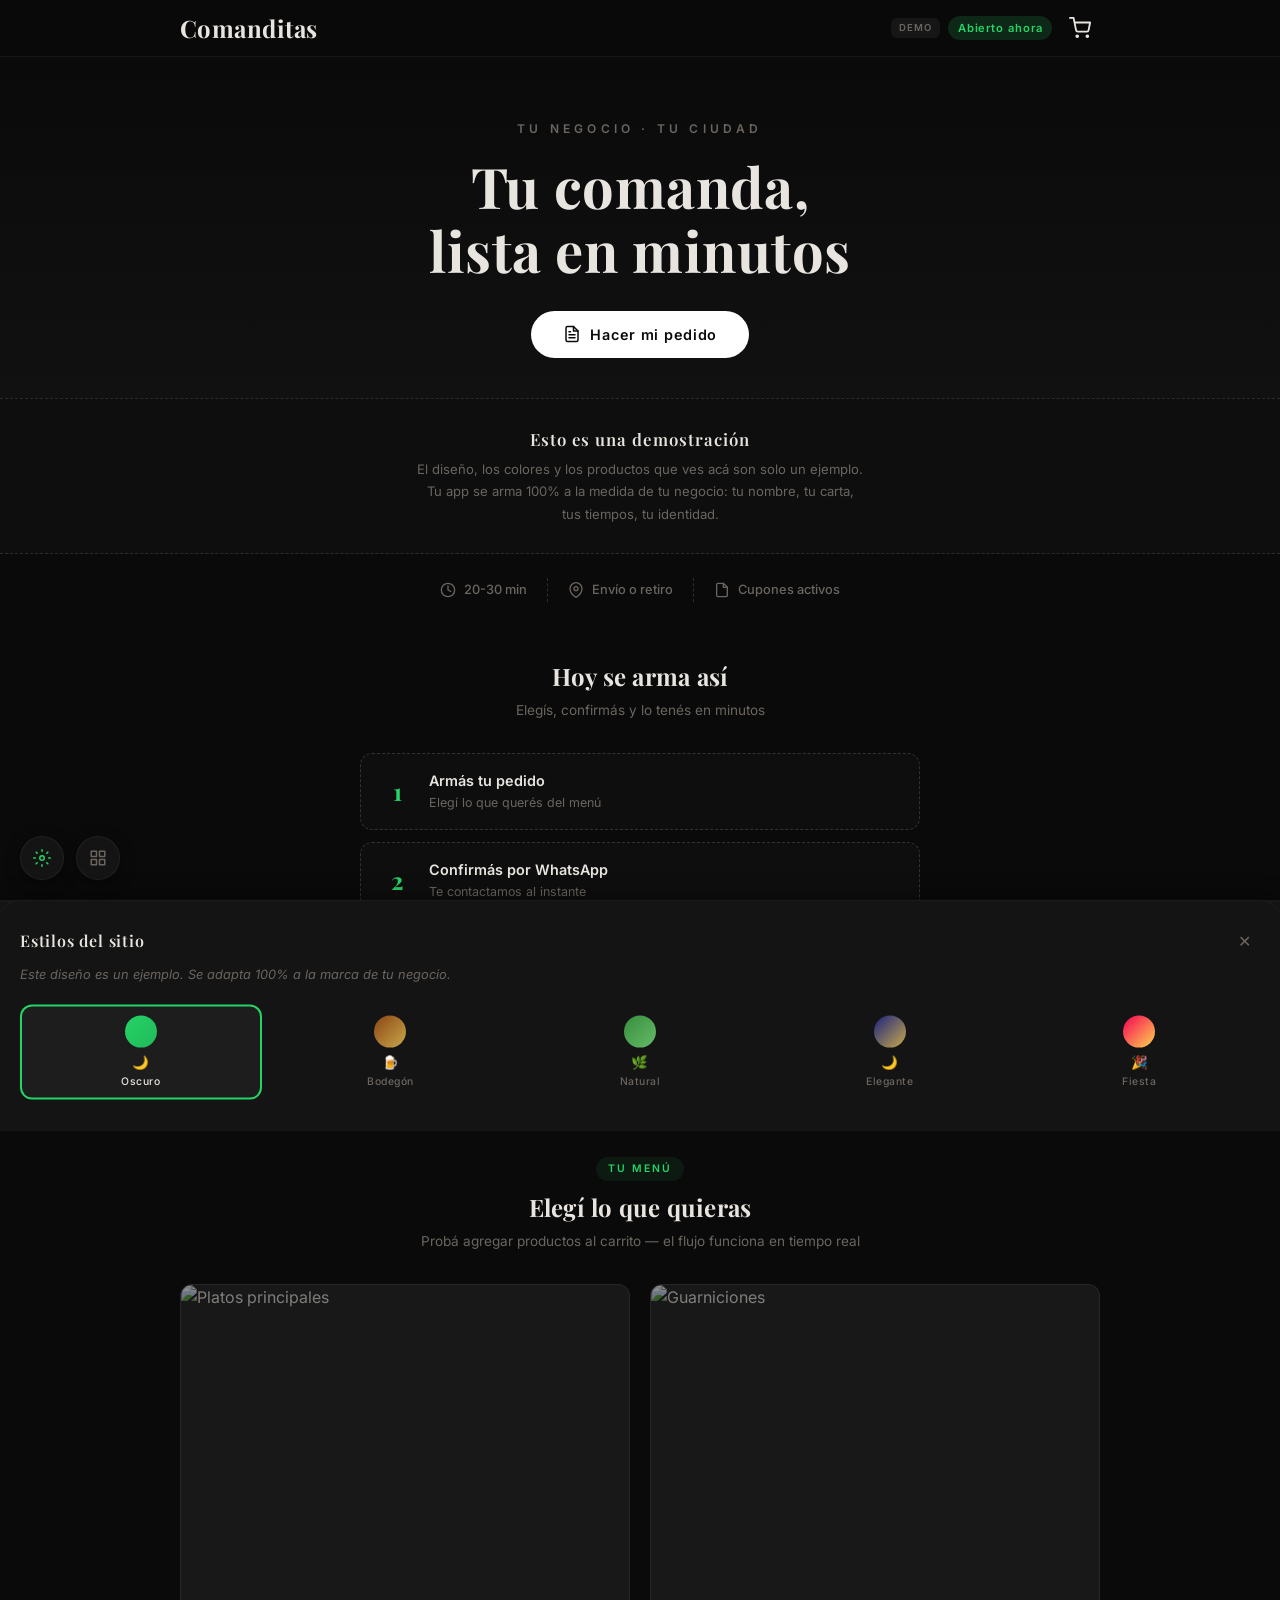
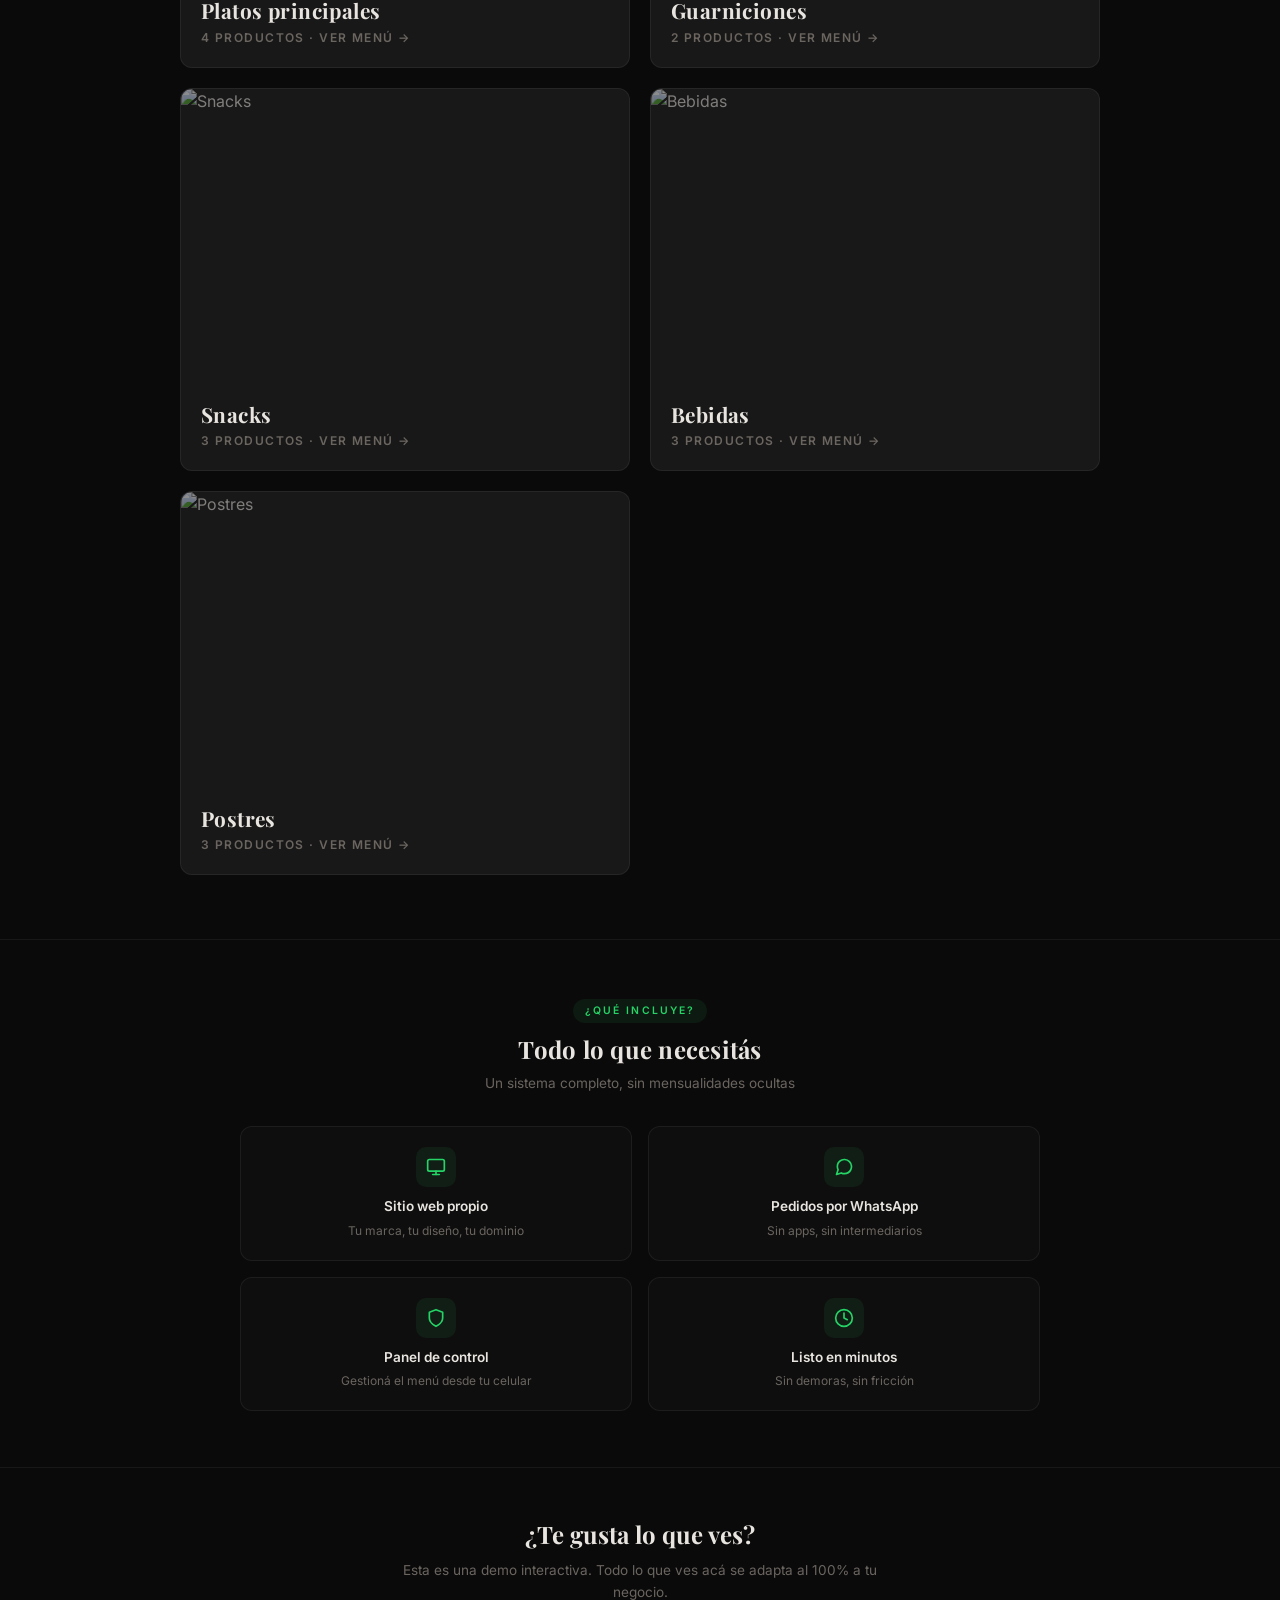
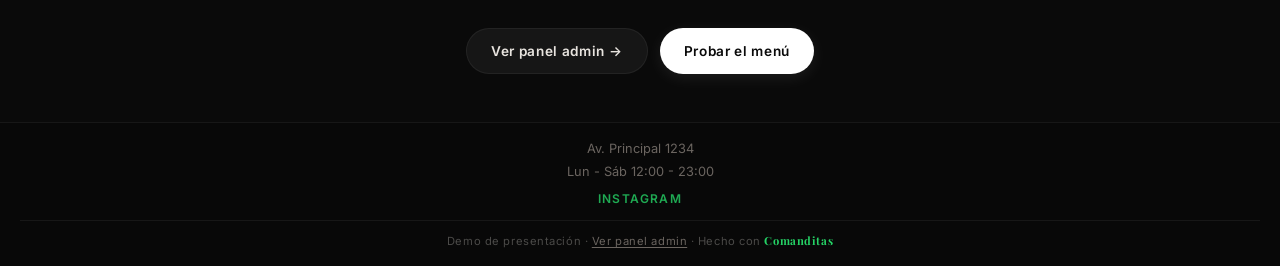
==== index.html @ 1251a118 "primer commit" ====
<!DOCTYPE html>
<html lang="es">
<head>
  <meta charset="UTF-8" />
  <meta name="viewport" content="width=device-width, initial-scale=1.0" />
  <title>Comanditas — Demo</title>
  <meta name="description" content="Comanditas — Tu comanda, lista en minutos. Pedí online y recibilo en tu casa." />
  <meta name="robots" content="noindex, nofollow" />
  <meta name="theme-color" content="#0A0A0A" />
  <link rel="icon" type="image/svg+xml" href="favicon.svg" />
  <link rel="preconnect" href="https://fonts.googleapis.com" />
  <link rel="preconnect" href="https://fonts.gstatic.com" crossorigin />
  <link href="https://fonts.googleapis.com/css2?family=Playfair+Display:wght@400;500;600;700&family=Inter:wght@300;400;500;600&display=swap" rel="stylesheet" />
  <link rel="stylesheet" href="index.css?v=5" />
</head>
<body>

  <header class="header" role="banner">
    <div class="header__inner">
      <a href="index.html" class="header__logo">Comanditas</a>
      <div class="header__right">
        <span class="demo-tag">Demo</span>
        <span class="hours-pill" id="hoursPill"></span>
        <button class="cart-btn" onclick="toggleDrawer()" aria-label="Abrir carrito">
          <svg viewBox="0 0 24 24" fill="none" stroke="currentColor" stroke-width="2" stroke-linecap="round" stroke-linejoin="round"><circle cx="9" cy="21" r="1"/><circle cx="20" cy="21" r="1"/><path d="M1 1h4l2.68 13.39a2 2 0 002 1.61h9.72a2 2 0 002-1.61L23 6H6"/></svg>
          <span class="cart-badge" id="cartBadge">0</span>
        </button>
      </div>
    </div>
  </header>

  <main>
    <!-- ============================================ -->
    <!-- HERO: La primera impresión del cliente       -->
    <!-- ============================================ -->
    <section class="hero">
      <div class="hero__content">
        <p class="hero__tagline">TU NEGOCIO &middot; TU CIUDAD</p>
        <h1 class="hero__title">Tu comanda,<br/>lista en minutos</h1>
        <button class="hero__cta" onclick="document.getElementById('menuSection').scrollIntoView({behavior:'smooth'})">
          <svg viewBox="0 0 24 24" fill="none" stroke="currentColor" stroke-width="2" stroke-linecap="round" stroke-linejoin="round"><path d="M14 2H6a2 2 0 00-2 2v16a2 2 0 002 2h12a2 2 0 002-2V8z"/><polyline points="14 2 14 8 20 8"/><line x1="16" y1="13" x2="8" y2="13"/><line x1="16" y1="17" x2="8" y2="17"/><polyline points="10 9 9 9 8 9"/></svg>
          Hacer mi pedido
        </button>
      </div>
    </section>

    <!-- ============================================ -->
    <!-- DEMO NOTICE: Aviso elegante para el cliente   -->
    <!-- ============================================ -->
    <section class="demo-notice">
      <div class="demo-notice__inner">
        <h2 class="demo-notice__title">Esto es una demostración</h2>
        <p class="demo-notice__text">El diseño, los colores y los productos que ves acá son solo un ejemplo. Tu&nbsp;app&nbsp;se&nbsp;arma 100% a la medida de tu negocio: tu&nbsp;nombre, tu&nbsp;carta, tus&nbsp;tiempos, tu&nbsp;identidad.</p>
      </div>
    </section>

    <!-- ============================================ -->
    <!-- QUICK DATA: Info clave del comercio          -->
    <!-- ============================================ -->
    <section class="quick-data">
      <div class="quick-data__item">
        <svg viewBox="0 0 24 24" fill="none" stroke="currentColor" stroke-width="2" stroke-linecap="round" stroke-linejoin="round"><circle cx="12" cy="12" r="10"/><polyline points="12 6 12 12 16 14"/></svg>
        <span>20-30 min</span>
      </div>
      <div class="quick-data__divider"></div>
      <div class="quick-data__item">
        <svg viewBox="0 0 24 24" fill="none" stroke="currentColor" stroke-width="2" stroke-linecap="round" stroke-linejoin="round"><path d="M21 10c0 7-9 13-9 13s-9-6-9-13a9 9 0 0118 0z"/><circle cx="12" cy="10" r="3"/></svg>
        <span>Envío o retiro</span>
      </div>
      <div class="quick-data__divider"></div>
      <div class="quick-data__item">
        <svg viewBox="0 0 24 24" fill="none" stroke="currentColor" stroke-width="2" stroke-linecap="round" stroke-linejoin="round"><path d="M14 2H6a2 2 0 00-2 2v16a2 2 0 002 2h12a2 2 0 002-2V8z"/><polyline points="14 2 14 8 20 8"/></svg>
        <span>Cupones activos</span>
      </div>
    </section>

    <!-- ============================================ -->
    <!-- HOW IT WORKS: El recorrido del cliente       -->
    <!-- ============================================ -->
    <section class="how-it-works">
      <h2 class="section-title">Hoy se arma así</h2>
      <p class="section-subtitle">Elegís, confirmás y lo tenés en minutos</p>
      <div class="steps">
        <div class="step">
          <div class="step__number">1</div>
          <div class="step__text">
            <strong>Armás tu pedido</strong>
            <span>Elegí lo que querés del menú</span>
          </div>
        </div>
        <div class="step">
          <div class="step__number">2</div>
          <div class="step__text">
            <strong>Confirmás por WhatsApp</strong>
            <span>Te contactamos al instante</span>
          </div>
        </div>
        <div class="step">
          <div class="step__number">3</div>
          <div class="step__text">
            <strong>Lo retirás o te llega</strong>
            <span>En minutos, donde estés</span>
          </div>
        </div>
      </div>
      <button class="cta-btn" onclick="document.getElementById('menuSection').scrollIntoView({behavior:'smooth'})">
        Empezar pedido
      </button>
    </section>

    <!-- ============================================ -->
    <!-- MENÚ: Lo que el cliente va a elegir          -->
    <!-- ============================================ -->
    <section class="section" id="menuSection">
      <div class="section-header">
        <span class="section-label">Tu menú</span>
        <h2 class="section-title">Elegí lo que quieras</h2>
        <p class="section-subtitle">Probá agregar productos al carrito — el flujo funciona en tiempo real</p>
      </div>
      <div class="grid" id="gridCategorias"></div>
    </section>

    <!-- ============================================ -->
    <!-- FEATURES: Lo que el dueño recibe             -->
    <!-- ============================================ -->
    <section class="features">
      <div class="features__inner">
        <span class="section-label">¿Qué incluye?</span>
        <h2 class="section-title">Todo lo que necesitás</h2>
        <p class="section-subtitle">Un sistema completo, sin mensualidades ocultas</p>
        <div class="features__grid">
          <div class="feature">
            <div class="feature__icon">
              <svg viewBox="0 0 24 24" fill="none" stroke="currentColor" stroke-width="2" stroke-linecap="round" stroke-linejoin="round"><rect x="2" y="3" width="20" height="14" rx="2" ry="2"/><line x1="8" y1="21" x2="16" y2="21"/><line x1="12" y1="17" x2="12" y2="21"/></svg>
            </div>
            <strong>Sitio web propio</strong>
            <span>Tu marca, tu diseño, tu dominio</span>
          </div>
          <div class="feature">
            <div class="feature__icon">
              <svg viewBox="0 0 24 24" fill="none" stroke="currentColor" stroke-width="2" stroke-linecap="round" stroke-linejoin="round"><path d="M21 11.5a8.38 8.38 0 01-.9 3.8 8.5 8.5 0 01-7.6 4.7 8.38 8.38 0 01-3.8-.9L3 21l1.9-5.7a8.38 8.38 0 01-.9-3.8 8.5 8.5 0 014.7-7.6 8.38 8.38 0 013.8-.9h.5a8.48 8.48 0 018 8v.5z"/></svg>
            </div>
            <strong>Pedidos por WhatsApp</strong>
            <span>Sin apps, sin intermediarios</span>
          </div>
          <div class="feature">
            <div class="feature__icon">
              <svg viewBox="0 0 24 24" fill="none" stroke="currentColor" stroke-width="2" stroke-linecap="round" stroke-linejoin="round"><path d="M12 22s8-4 8-10V5l-8-3-8 3v7c0 6 8 10 8 10z"/></svg>
            </div>
            <strong>Panel de control</strong>
            <span>Gestioná el menú desde tu celular</span>
          </div>
          <div class="feature">
            <div class="feature__icon">
              <svg viewBox="0 0 24 24" fill="none" stroke="currentColor" stroke-width="2" stroke-linecap="round" stroke-linejoin="round"><circle cx="12" cy="12" r="10"/><polyline points="12 6 12 12 16 14"/></svg>
            </div>
            <strong>Listo en minutos</strong>
            <span>Sin demoras, sin fricción</span>
          </div>
        </div>
      </div>
    </section>

    <!-- ============================================ -->
    <!-- CTA FINAL: Call to action para cerrar        -->
    <!-- ============================================ -->
    <section class="final-cta">
      <div class="final-cta__inner">
        <h2 class="final-cta__title">¿Te gusta lo que ves?</h2>
        <p class="final-cta__text">Esta es una demo interactiva. Todo lo que ves acá se adapta al 100% a tu negocio.</p>
        <div class="final-cta__actions">
          <a href="admin.html" class="final-cta__btn final-cta__btn--secondary">Ver panel admin →</a>
          <button class="final-cta__btn final-cta__btn--primary" onclick="document.getElementById('menuSection').scrollIntoView({behavior:'smooth'})">Probar el menú</button>
        </div>
      </div>
    </section>
  </main>

  <!-- STICKY CART -->
  <div class="sticky-cart" id="stickyCart" onclick="toggleDrawer()">
    <span class="sticky-cart__info"><strong id="stickyCount">0</strong> items</span>
    <span class="sticky-cart__total" id="stickyTotal">$0</span>
    <span class="sticky-cart__cta">Ver mi pedido →</span>
  </div>

  <!-- FABs -->
  <a class="admin-fab" href="admin.html" aria-label="Panel de administración" title="Panel admin (demo)">
    <svg viewBox="0 0 24 24" fill="none" stroke="currentColor" stroke-width="2" stroke-linecap="round" stroke-linejoin="round"><rect x="3" y="3" width="7" height="7"/><rect x="14" y="3" width="7" height="7"/><rect x="3" y="14" width="7" height="7"/><rect x="14" y="14" width="7" height="7"/></svg>
  </a>

  <div class="theme-fab" onclick="togglePanelTemas()" aria-label="Cambiar estilo del sitio" role="button" tabindex="0" onkeydown="if(event.key==='Enter')togglePanelTemas()">
    <svg viewBox="0 0 24 24" fill="none" stroke="currentColor" stroke-width="2" stroke-linecap="round" stroke-linejoin="round"><circle cx="12" cy="12" r="3"/><path d="M12 1v2M12 21v2M4.22 4.22l1.42 1.42M18.36 18.36l1.42 1.42M1 12h2M21 12h2M4.22 19.78l1.42-1.42M18.36 5.64l1.42-1.42"/></svg>
  </div>

  <!-- FOOTER -->
  <footer class="footer" role="contentinfo">
    <div class="footer__info">
      <span id="footerDireccion"></span>
      <span id="footerHorarios"></span>
    </div>
    <a class="footer__ig" id="footerInstagram" href="#" target="_blank" rel="noopener">Instagram</a>
    <div class="footer__demo">Demo de presentación &middot; <a href="admin.html">Ver panel admin</a> &middot; Hecho con <strong>Comanditas</strong></div>
  </footer>

  <!-- CLOSED NOTICE -->
  <div class="closed-notice" id="closedNotice">
    <div class="closed-notice__inner">
      <div class="closed-notice__icon">🔒</div>
      <h2 class="closed-notice__title">Estamos cerrados</h2>
      <p class="closed-notice__hours">Abrimos mañana a las 12:00</p>
      <p class="closed-notice__sub">Pero podés mirar el menú y armar tu pedido para después</p>
    </div>
  </div>

  <!-- DRAWER -->
  <div id="overlay" class="overlay" onclick="toggleDrawer()"></div>
  <aside class="drawer" id="drawer" role="dialog" aria-label="Carrito de compras" aria-modal="true">
    <div class="drawer__header">
      <span class="drawer__title">Tu pedido</span>
      <button class="drawer__close" onclick="toggleDrawer()" aria-label="Cerrar carrito">&#10005;</button>
    </div>
    <div class="drawer__items" id="drawerItems">
      <div class="drawer-empty">Tu carrito está vacío</div>
    </div>
    <div class="drawer__footer">
      <div class="drawer__envio" id="drawerEnvio"></div>
      <div class="drawer__total">
        <span>Total</span>
        <span id="drawerTotal">$0</span>
      </div>
      <button class="drawer__btn" onclick="handleCheckout()">Confirmar pedido</button>
    </div>
  </aside>

  <div class="toast" id="toast" role="status" aria-live="polite"></div>

  <script src="js/data.js?v=5"></script>
  <script src="js/themes.js?v=5"></script>
  <script src="js/carrito.js?v=5"></script>
  <script src="js/app.js?v=5"></script>
</body>
</html>
---- index.css ----
*,
*::before,
*::after { margin: 0; padding: 0; box-sizing: border-box; }

:root {
  --bg: #0A0A0A; --surface: #141414; --surface-alt: #1C1C1C;
  --text: #E8E4DF; --muted: #6B6560; --accent: #25D366;
  --accent-hover: #20BA5A; --orange: #FF8C42; --blue: #5B9BD5;
  --border: rgba(255,255,255,0.06); --card-bg: #141414;
  --header-bg: rgba(10,10,10,0.92);
  --hero-gradient: linear-gradient(180deg, #0A0A0A 0%, #111 100%);
  --btn-gradient: linear-gradient(135deg, #25D366, #20BA5A);
  --footer-bg: #080808;
  --font-d: 'Playfair Display', Georgia, serif;
  --font-b: 'Inter', sans-serif;
  --ticket-border: 1px dashed rgba(255,255,255,0.15);
}

html { scroll-behavior: smooth; }
body { font-family: var(--font-b); background: var(--bg); color: var(--text); min-height: 100vh; display: flex; flex-direction: column; line-height: 1.5; transition: background 0.4s, color 0.4s; }
a { color: inherit; text-decoration: none; }
button { cursor: pointer; border: none; background: none; font-family: inherit; color: inherit; }
img { max-width: 100%; display: block; }

/* ============================================ */
/* HEADER                                       */
/* ============================================ */
.header { position: fixed; top: 0; left: 0; right: 0; z-index: 200; background: var(--header-bg); backdrop-filter: blur(12px); border-bottom: 1px solid var(--border); transition: background 0.4s; }
.header__inner { max-width: 960px; margin: 0 auto; padding: 0 1.25rem; height: 56px; display: flex; align-items: center; justify-content: space-between; }
.header__logo { font-family: var(--font-d); font-size: 1.5rem; font-weight: 700; letter-spacing: 0.02em; color: var(--text); }
.header__right { display: flex; align-items: center; gap: 0.5rem; }
.cart-btn { position: relative; width: 40px; height: 40px; display: flex; align-items: center; justify-content: center; }
.cart-btn svg { width: 22px; height: 22px; stroke: var(--text); }
.cart-badge { position: absolute; top: 2px; right: 0; background: var(--accent); color: #fff; font-size: 0.65rem; font-weight: 700; min-width: 18px; height: 18px; border-radius: 9px; display: flex; align-items: center; justify-content: center; padding: 0 4px; opacity: 0; transform: scale(0.5); transition: all 0.3s cubic-bezier(0.2, 0.8, 0.3, 1); }
.cart-badge.visible { opacity: 1; transform: scale(1); }
.demo-tag { font-family: var(--font-b); font-size: 0.6rem; font-weight: 600; letter-spacing: 0.12em; text-transform: uppercase; color: var(--muted); background: rgba(255,255,255,0.05); padding: 0.2rem 0.5rem; border-radius: 6px; }
.hours-pill { font-family: var(--font-b); font-size: 0.7rem; font-weight: 600; letter-spacing: 0.08em; padding: 0.25rem 0.6rem; border-radius: 20px; white-space: nowrap; }
.hours-pill.open { background: rgba(37,211,102,0.15); color: #25D366; }
.hours-pill.closed { background: rgba(229,57,53,0.15); color: #E53935; }

/* ============================================ */
/* HERO                                         */
/* ============================================ */
.hero { margin-top: 56px; padding: 4rem 1.5rem 2.5rem; background: var(--hero-gradient); text-align: center; position: relative; }
.hero__content { position: relative; z-index: 1; max-width: 600px; margin: 0 auto; }
.hero__tagline { font-family: var(--font-b); font-size: 0.75rem; font-weight: 600; letter-spacing: 0.35em; text-transform: uppercase; color: var(--muted); margin-bottom: 1rem; }
.hero__title { font-family: var(--font-d); font-size: clamp(2.2rem, 7vw, 3.5rem); font-weight: 700; letter-spacing: 0.01em; line-height: 1.15; margin-bottom: 1.75rem; color: var(--text); }
.hero__cta {
  display: inline-flex; align-items: center; gap: 0.6rem;
  padding: 0.9rem 2rem;
  background: #fff; color: #0A0A0A;
  font-family: var(--font-b); font-size: 0.9rem; font-weight: 600; letter-spacing: 0.05em;
  border-radius: 50px; border: none; cursor: pointer;
  transition: transform 0.2s, box-shadow 0.2s;
}
.hero__cta:hover { transform: translateY(-2px); box-shadow: 0 8px 24px rgba(255,255,255,0.15); }
.hero__cta svg { width: 18px; height: 18px; stroke: #0A0A0A; }

/* ============================================ */
/* DEMO NOTICE                                  */
/* ============================================ */
.demo-notice {
  border-top: 1px dashed rgba(255,255,255,0.12);
  border-bottom: 1px dashed rgba(255,255,255,0.12);
  background: rgba(255,255,255,0.015);
  padding: 1.75rem 1.5rem;
  text-align: center;
}
.demo-notice__inner {
  max-width: 560px; margin: 0 auto;
}
.demo-notice__title {
  font-family: var(--font-d); font-size: 1.05rem; font-weight: 600;
  letter-spacing: 0.06em; color: var(--text);
  margin-bottom: 0.4rem;
}
.demo-notice__text {
  font-family: var(--font-b); font-size: 0.82rem; font-weight: 400;
  color: var(--muted); line-height: 1.7;
  max-width: 480px; margin: 0 auto;
}

/* ============================================ */
/* QUICK DATA                                   */
/* ============================================ */
.quick-data {
  display: flex; align-items: center; justify-content: center;
  gap: 0; padding: 1.5rem 1.25rem;
  max-width: 600px; margin: 0 auto;
}
.quick-data__item {
  display: flex; align-items: center; gap: 0.5rem;
  padding: 0 1.25rem;
  font-size: 0.8rem; color: var(--muted); font-weight: 500;
}
.quick-data__item svg { width: 16px; height: 16px; stroke: var(--muted); flex-shrink: 0; }
.quick-data__divider {
  width: 1px; height: 24px;
  border-left: 1px dashed rgba(255,255,255,0.15);
}

/* ============================================ */
/* HOW IT WORKS                                 */
/* ============================================ */
.how-it-works {
  max-width: 600px; margin: 0 auto;
  padding: 2rem 1.25rem 2.5rem;
  text-align: center;
}
.section-label {
  display: inline-block;
  font-family: var(--font-b); font-size: 0.65rem; font-weight: 600;
  letter-spacing: 0.2em; text-transform: uppercase;
  color: var(--accent); margin-bottom: 0.5rem;
  background: rgba(37,211,102,0.08); padding: 0.25rem 0.75rem;
  border-radius: 20px;
}
.section-title {
  font-family: var(--font-d); font-size: 1.5rem; font-weight: 700;
  letter-spacing: 0.01em; margin-bottom: 0.4rem;
}
.section-subtitle {
  font-size: 0.85rem; color: var(--muted); margin-bottom: 2rem;
}
.section-header {
  text-align: center; margin-bottom: 1.5rem;
}
.steps {
  display: flex; flex-direction: column; gap: 0.75rem;
  margin-bottom: 2rem;
}
.step {
  display: flex; align-items: center; gap: 1rem;
  padding: 1rem 1.25rem;
  background: rgba(255,255,255,0.02);
  border: var(--ticket-border);
  border-radius: 12px;
  text-align: left;
}
.step__number {
  font-family: var(--font-d); font-size: 1.5rem; font-weight: 700;
  color: var(--accent); min-width: 32px; text-align: center;
}
.step__text { display: flex; flex-direction: column; gap: 0.15rem; }
.step__text strong { font-size: 0.9rem; font-weight: 600; }
.step__text span { font-size: 0.78rem; color: var(--muted); }
.cta-btn {
  display: inline-flex; align-items: center; gap: 0.5rem;
  padding: 0.85rem 2.5rem;
  background: #fff; color: #0A0A0A;
  font-family: var(--font-b); font-size: 0.85rem; font-weight: 600; letter-spacing: 0.08em;
  text-transform: uppercase; border-radius: 50px; border: none; cursor: pointer;
  transition: transform 0.2s, box-shadow 0.2s;
}
.cta-btn:hover { transform: translateY(-2px); box-shadow: 0 8px 24px rgba(255,255,255,0.12); }

/* ============================================ */
/* SECTION (menu)                               */
/* ============================================ */
.section { max-width: 960px; margin: 0 auto; padding: 2rem 1.25rem 4rem; width: 100%; }

/* GRID */
.grid { display: grid; grid-template-columns: 1fr 1fr; gap: 1.25rem; }

/* CARD */
.card {
  position: relative;
  border-radius: 12px;
  overflow: hidden;
  display: flex;
  flex-direction: column;
  text-decoration: none;
  color: inherit;
  background: var(--card-bg);
  border: 1px solid var(--border);
  transition: transform 0.3s cubic-bezier(0.2, 0.8, 0.3, 1), box-shadow 0.3s;
}
.card:hover { transform: translateY(-4px); box-shadow: 0 16px 48px rgba(0,0,0,0.6); }
.card__thumb { position: relative; width: 100%; aspect-ratio: 3/2; overflow: hidden; }
.card__thumb img { width: 100%; height: 100%; object-fit: cover; filter: brightness(0.55) saturate(0.9); transition: transform 0.4s ease, filter 0.4s; }
.card:hover .card__thumb img { transform: scale(1.06); filter: brightness(0.4) saturate(1.1); }
.card__thumb::after { content: ''; position: absolute; inset: 0; background: linear-gradient(to bottom, transparent 40%, var(--card-bg) 100%); }
.card__bar { position: absolute; left: 0; top: 10%; bottom: 10%; width: 3px; background: var(--accent); border-radius: 0 2px 2px 0; transform: scaleY(0); transform-origin: bottom; transition: transform 0.3s ease; z-index: 2; }
.card:hover .card__bar { transform: scaleY(1); }
.card__body { padding: 1rem 1.25rem 1.25rem; flex-shrink: 0; }
.card__name { font-family: var(--font-d); font-size: 1.3rem; font-weight: 700; letter-spacing: 0.02em; line-height: 1.1; color: var(--text); }
.card__cta { font-size: 0.75rem; font-weight: 600; letter-spacing: 0.12em; text-transform: uppercase; color: var(--muted); margin-top: 0.4rem; transition: color 0.2s; }
.card:hover .card__cta { color: var(--accent); }

/* ============================================ */
/* FEATURES                                     */
/* ============================================ */
.features {
  border-top: 1px solid var(--border);
  padding: 3.5rem 1.25rem;
  text-align: center;
}
.features__inner { max-width: 800px; margin: 0 auto; }
.features__grid {
  display: grid; grid-template-columns: repeat(2, 1fr); gap: 1rem;
  margin-top: 0.5rem;
}
.feature {
  display: flex; flex-direction: column; align-items: center; gap: 0.3rem;
  padding: 1.25rem 1rem;
  background: rgba(255,255,255,0.02);
  border: 1px solid var(--border);
  border-radius: 12px;
  text-align: center;
}
.feature__icon {
  width: 40px; height: 40px;
  display: flex; align-items: center; justify-content: center;
  background: rgba(37,211,102,0.08);
  border-radius: 10px;
  margin-bottom: 0.3rem;
}
.feature__icon svg { width: 20px; height: 20px; stroke: var(--accent); }
.feature strong { font-size: 0.85rem; font-weight: 600; }
.feature span { font-size: 0.75rem; color: var(--muted); }

/* ============================================ */
/* FINAL CTA                                    */
/* ============================================ */
.final-cta {
  border-top: 1px solid var(--border);
  padding: 3rem 1.25rem;
  text-align: center;
}
.final-cta__inner { max-width: 500px; margin: 0 auto; }
.final-cta__title {
  font-family: var(--font-d); font-size: 1.5rem; font-weight: 700;
  margin-bottom: 0.5rem;
}
.final-cta__text {
  font-size: 0.85rem; color: var(--muted); margin-bottom: 1.5rem;
  line-height: 1.6;
}
.final-cta__actions {
  display: flex; gap: 0.75rem; justify-content: center; flex-wrap: wrap;
}
.final-cta__btn {
  display: inline-flex; align-items: center; gap: 0.4rem;
  padding: 0.75rem 1.5rem;
  font-family: var(--font-b); font-size: 0.85rem; font-weight: 600;
  letter-spacing: 0.05em; border-radius: 50px;
  transition: transform 0.2s, box-shadow 0.2s;
}
.final-cta__btn:hover { transform: translateY(-2px); }
.final-cta__btn--primary {
  background: #fff; color: #0A0A0A;
  box-shadow: 0 4px 16px rgba(255,255,255,0.08);
}
.final-cta__btn--primary:hover { box-shadow: 0 8px 24px rgba(255,255,255,0.15); }
.final-cta__btn--secondary {
  background: rgba(255,255,255,0.05); color: var(--text);
  border: 1px solid var(--border);
}
.final-cta__btn--secondary:hover { border-color: rgba(255,255,255,0.15); box-shadow: 0 4px 16px rgba(0,0,0,0.3); }

/* ============================================ */
/* STICKY CART                                  */
/* ============================================ */
.sticky-cart { position: fixed; bottom: 0; left: 0; right: 0; z-index: 150; background: var(--surface); border-top: 1px solid var(--border); padding: 0.75rem 1.25rem; display: flex; align-items: center; justify-content: space-between; gap: 1rem; transform: translateY(100%); transition: transform 0.3s cubic-bezier(0.2, 0.8, 0.3, 1); cursor: pointer; box-shadow: 0 -4px 20px rgba(0,0,0,0.4); }
.sticky-cart.visible { transform: translateY(0); }
.sticky-cart__info { font-size: 0.85rem; color: var(--muted); }
.sticky-cart__info strong { color: var(--text); font-weight: 600; }
.sticky-cart__total { font-family: var(--font-d); font-size: 1.1rem; font-weight: 700; color: var(--text); }
.sticky-cart__cta { font-size: 0.8rem; font-weight: 600; letter-spacing: 0.1em; text-transform: uppercase; color: var(--accent); }

/* ============================================ */
/* OVERLAY + DRAWER                             */
/* ============================================ */
.overlay { position: fixed; inset: 0; background: rgba(0,0,0,0.6); z-index: 300; opacity: 0; pointer-events: none; transition: opacity 0.3s; }
.overlay.open { opacity: 1; pointer-events: auto; }
.drawer { position: fixed; top: 0; right: 0; bottom: 0; width: min(380px, 90vw); background: var(--surface); z-index: 400; display: flex; flex-direction: column; transform: translateX(100%); transition: transform 0.35s cubic-bezier(0.2, 0.8, 0.3, 1), background 0.4s; }
.drawer.open { transform: translateX(0); }
.drawer__header { padding: 1rem 1.25rem; border-bottom: 1px solid var(--border); display: flex; align-items: center; justify-content: space-between; }
.drawer__title { font-family: var(--font-d); font-size: 1rem; font-weight: 600; letter-spacing: 0.05em; }
.drawer__close { width: 32px; height: 32px; display: flex; align-items: center; justify-content: center; font-size: 1.1rem; color: var(--muted); border-radius: 8px; transition: background 0.2s; }
.drawer__close:hover { background: rgba(255,255,255,0.06); }
.drawer__items { flex: 1; overflow-y: auto; padding: 1rem 1.25rem; }
.drawer-empty { text-align: center; color: var(--muted); padding: 3rem 0; font-size: 0.9rem; }
.drawer-item { display: flex; align-items: flex-start; justify-content: space-between; gap: 0.75rem; padding: 0.75rem 0; border-bottom: 1px solid var(--border); }
.drawer-item:last-child { border-bottom: none; }
.drawer-item__name { font-weight: 500; font-size: 0.9rem; }
.drawer-item__qty { color: var(--muted); font-weight: 400; font-size: 0.8rem; }
.drawer-item__detail { font-size: 0.75rem; color: var(--muted); margin-top: 2px; }
.drawer-item__price { font-family: var(--font-b); font-weight: 600; color: var(--text); font-size: 0.9rem; white-space: nowrap; }
.drawer-item__remove { color: var(--muted); font-size: 0.85rem; padding: 4px; border-radius: 6px; transition: color 0.2s, background 0.2s; flex-shrink: 0; }
.drawer-item__remove:hover { color: #E53935; background: rgba(255,255,255,0.06); }
.drawer__footer { padding: 1rem 1.25rem; border-top: 1px solid var(--border); }
.drawer__total { display: flex; justify-content: space-between; font-family: var(--font-d); font-size: 1.1rem; font-weight: 700; margin-bottom: 0.75rem; }
.drawer__btn { width: 100%; padding: 0.85rem; background: var(--btn-gradient); color: #fff; font-family: var(--font-b); font-size: 0.9rem; font-weight: 700; letter-spacing: 0.1em; text-transform: uppercase; border-radius: 50px; transition: opacity 0.2s; }
.drawer__btn:hover { opacity: 0.9; }
.drawer__envio { font-size: 0.8rem; color: var(--muted); padding-bottom: 0.5rem; margin-bottom: 0.5rem; border-bottom: 1px solid var(--border); }
.drawer__envio strong { color: var(--accent); }

/* ============================================ */
/* TOAST                                        */
/* ============================================ */
.toast { position: fixed; top: 50%; left: 50%; transform: translate(-50%, -50%) scale(0.85); background: var(--surface); border: 1px solid var(--border); color: var(--text); padding: 0.75rem 1.25rem; border-radius: 12px; font-size: 0.85rem; font-weight: 500; z-index: 500; opacity: 0; pointer-events: none; transition: opacity 0.25s, transform 0.25s; text-align: center; max-width: 90vw; box-shadow: 0 8px 32px rgba(0,0,0,0.5); }
.toast.show { opacity: 1; transform: translate(-50%, -50%) scale(1); }
.toast span { font-weight: 700; color: var(--accent); }

/* ============================================ */
/* FABs                                         */
/* ============================================ */
.theme-fab { position: fixed; bottom: 1.25rem; left: 1.25rem; width: 44px; height: 44px; background: var(--surface); border: 1px solid var(--border); border-radius: 50%; display: flex; align-items: center; justify-content: center; z-index: 100; cursor: pointer; transition: transform 0.2s, border-color 0.3s, background 0.3s; box-shadow: 0 4px 16px rgba(0,0,0,0.4); }
.theme-fab:hover { transform: scale(1.1); border-color: var(--accent); }
.theme-fab svg { width: 18px; height: 18px; stroke: var(--accent); }
.admin-fab { position: fixed; bottom: 1.25rem; left: calc(1.25rem + 56px); width: 44px; height: 44px; background: var(--surface); border: 1px solid var(--border); border-radius: 50%; display: flex; align-items: center; justify-content: center; z-index: 100; cursor: pointer; transition: transform 0.2s, border-color 0.3s; box-shadow: 0 4px 16px rgba(0,0,0,0.4); }
.admin-fab:hover { transform: scale(1.1); border-color: var(--muted); }
.admin-fab svg { width: 18px; height: 18px; stroke: var(--muted); }

/* ============================================ */
/* CLOSED NOTICE                                */
/* ============================================ */
.closed-notice { display: none; position: fixed; top: 56px; left: 0; right: 0; bottom: 0; z-index: 160; background: rgba(10,10,10,0.95); backdrop-filter: blur(8px); align-items: center; justify-content: center; text-align: center; padding: 2rem; }
.closed-notice.visible { display: flex; }
.closed-notice__icon { font-size: 2.5rem; margin-bottom: 1rem; }
.closed-notice__title { font-family: var(--font-d); font-size: 1.5rem; font-weight: 700; letter-spacing: 0.05em; color: var(--text); margin-bottom: 0.5rem; }
.closed-notice__hours { font-size: 1rem; color: var(--accent); font-weight: 500; margin-bottom: 0.5rem; }
.closed-notice__sub { font-size: 0.85rem; color: var(--muted); max-width: 300px; margin: 0 auto; }

/* ============================================ */
/* THEME PANEL                                  */
/* ============================================ */
.theme-overlay { position: fixed; inset: 0; background: rgba(0,0,0,0.5); z-index: 900; opacity: 0; pointer-events: none; transition: opacity 0.3s; }
.theme-overlay.open { opacity: 1; pointer-events: auto; }
.theme-panel { position: fixed; bottom: 0; left: 0; right: 0; background: var(--surface); border-top: 1px solid var(--border); border-radius: 20px 20px 0 0; padding: 1.5rem 1.25rem 2rem; z-index: 950; transform: translateY(100%); transition: transform 0.35s cubic-bezier(0.2, 0.8, 0.3, 1), background 0.4s; }
.theme-panel.open { transform: translateY(0); }
.theme-panel__header { display: flex; align-items: center; justify-content: space-between; margin-bottom: 0.5rem; }
.theme-panel__title { font-family: var(--font-d); font-size: 1rem; font-weight: 600; letter-spacing: 0.05em; }
.theme-panel__close { width: 32px; height: 32px; display: flex; align-items: center; justify-content: center; font-size: 1rem; color: var(--muted); border-radius: 8px; transition: background 0.2s; }
.theme-panel__close:hover { background: rgba(255,255,255,0.06); }
.theme-panel__note { font-size: 0.8rem; color: var(--muted); margin-bottom: 1.25rem; font-style: italic; }
.theme-options { display: grid; grid-template-columns: repeat(5, 1fr); gap: 0.5rem; }
.theme-option { display: flex; flex-direction: column; align-items: center; gap: 0.35rem; padding: 0.6rem 0.2rem; border-radius: 12px; border: 2px solid transparent; transition: border-color 0.2s, background 0.2s; }
.theme-option:hover { background: rgba(255,255,255,0.04); }
.theme-option.active { border-color: var(--accent); background: rgba(255,255,255,0.04); }
.theme-swatch { width: 32px; height: 32px; border-radius: 50%; flex-shrink: 0; }
.theme-name { font-size: 0.65rem; font-weight: 500; letter-spacing: 0.05em; color: var(--muted); }
.theme-option.active .theme-name { color: var(--text); }

/* ============================================ */
/* BADGES                                       */
/* ============================================ */
.badge { display: inline-block; font-family: var(--font-b); font-size: 0.6rem; font-weight: 700; letter-spacing: 0.1em; text-transform: uppercase; padding: 0.15rem 0.5rem; border-radius: 4px; margin-left: 0.4rem; vertical-align: middle; }
.badge--popular { background: rgba(255,140,66,0.15); color: var(--orange); }
.badge--new { background: rgba(37,211,102,0.15); color: var(--accent); }
.badge--spicy { background: rgba(229,57,53,0.15); color: #E53935; }
.badge--veg { background: rgba(37,211,102,0.15); color: var(--accent); }
.badge--gf { background: rgba(255,213,79,0.15); color: var(--orange); }
.badge--soldout { background: rgba(229,57,53,0.2); color: #E53935; }
.agotado-overlay { position: absolute; inset: 0; background: rgba(10,10,10,0.75); display: flex; align-items: center; justify-content: center; z-index: 3; border-radius: inherit; }
.agotado-label { font-family: var(--font-b); font-size: 0.85rem; font-weight: 700; letter-spacing: 0.2em; text-transform: uppercase; color: #E53935; background: rgba(10,10,10,0.8); padding: 0.4rem 1rem; border-radius: 6px; border: 1px solid #E53935; }

/* ============================================ */
/* FOOTER                                       */
/* ============================================ */
.footer { margin-top: auto; background: var(--footer-bg); border-top: 1px solid var(--border); padding: 1rem 1.25rem; text-align: center; font-size: 0.8rem; color: var(--muted); transition: background 0.4s; }
.footer__info { display: flex; flex-direction: column; gap: 0.2rem; margin-bottom: 0.5rem; }
.footer__ig { font-size: 0.75rem; font-weight: 600; letter-spacing: 0.1em; text-transform: uppercase; color: var(--accent); opacity: 0.8; transition: opacity 0.2s; }
.footer__ig:hover { opacity: 1; }
.footer__demo { font-size: 0.7rem; color: rgba(232,228,222,0.3); margin-top: 0.75rem; padding-top: 0.75rem; border-top: 1px solid var(--border); letter-spacing: 0.05em; }
.footer__demo strong { color: var(--accent); font-family: var(--font-d); }
.footer__demo a { color: var(--muted); text-decoration: underline; text-underline-offset: 2px; }
.footer__demo a:hover { color: var(--text); }

/* ============================================ */
/* RESPONSIVE                                   */
/* ============================================ */
@media (max-width: 700px) {
  .grid { grid-template-columns: 1fr; gap: 1rem; }
  .hero { padding: 3rem 1rem 2rem; }
  .section { padding: 1.5rem 1rem 3rem; }
  .quick-data { flex-wrap: wrap; gap: 0.5rem; }
  .quick-data__divider { display: none; }
  .quick-data__item { padding: 0.4rem 0.75rem; background: rgba(255,255,255,0.03); border-radius: 20px; border: 1px dashed rgba(255,255,255,0.1); }
  .features__grid { grid-template-columns: 1fr; }
  .theme-fab { bottom: 5rem; }
  .admin-fab { bottom: 5rem; left: calc(1.25rem + 56px); }
  .demo-notice { padding: 1.25rem 1.25rem; }
  .demo-notice__title { font-size: 0.95rem; }
}
@media (max-width: 480px) {
  .header__inner { padding: 0 0.75rem; height: 50px; }
  .header__logo { font-size: 1.25rem; }
  .hero__title { font-size: 1.8rem; }
  .theme-options { gap: 0.3rem; }
  .theme-swatch { width: 26px; height: 26px; }
  .final-cta__actions { flex-direction: column; align-items: center; }
}
@media (prefers-reduced-motion: reduce) {
  *, *::before, *::after { transition-duration: 0.01ms !important; animation-duration: 0.01ms !important; }
}
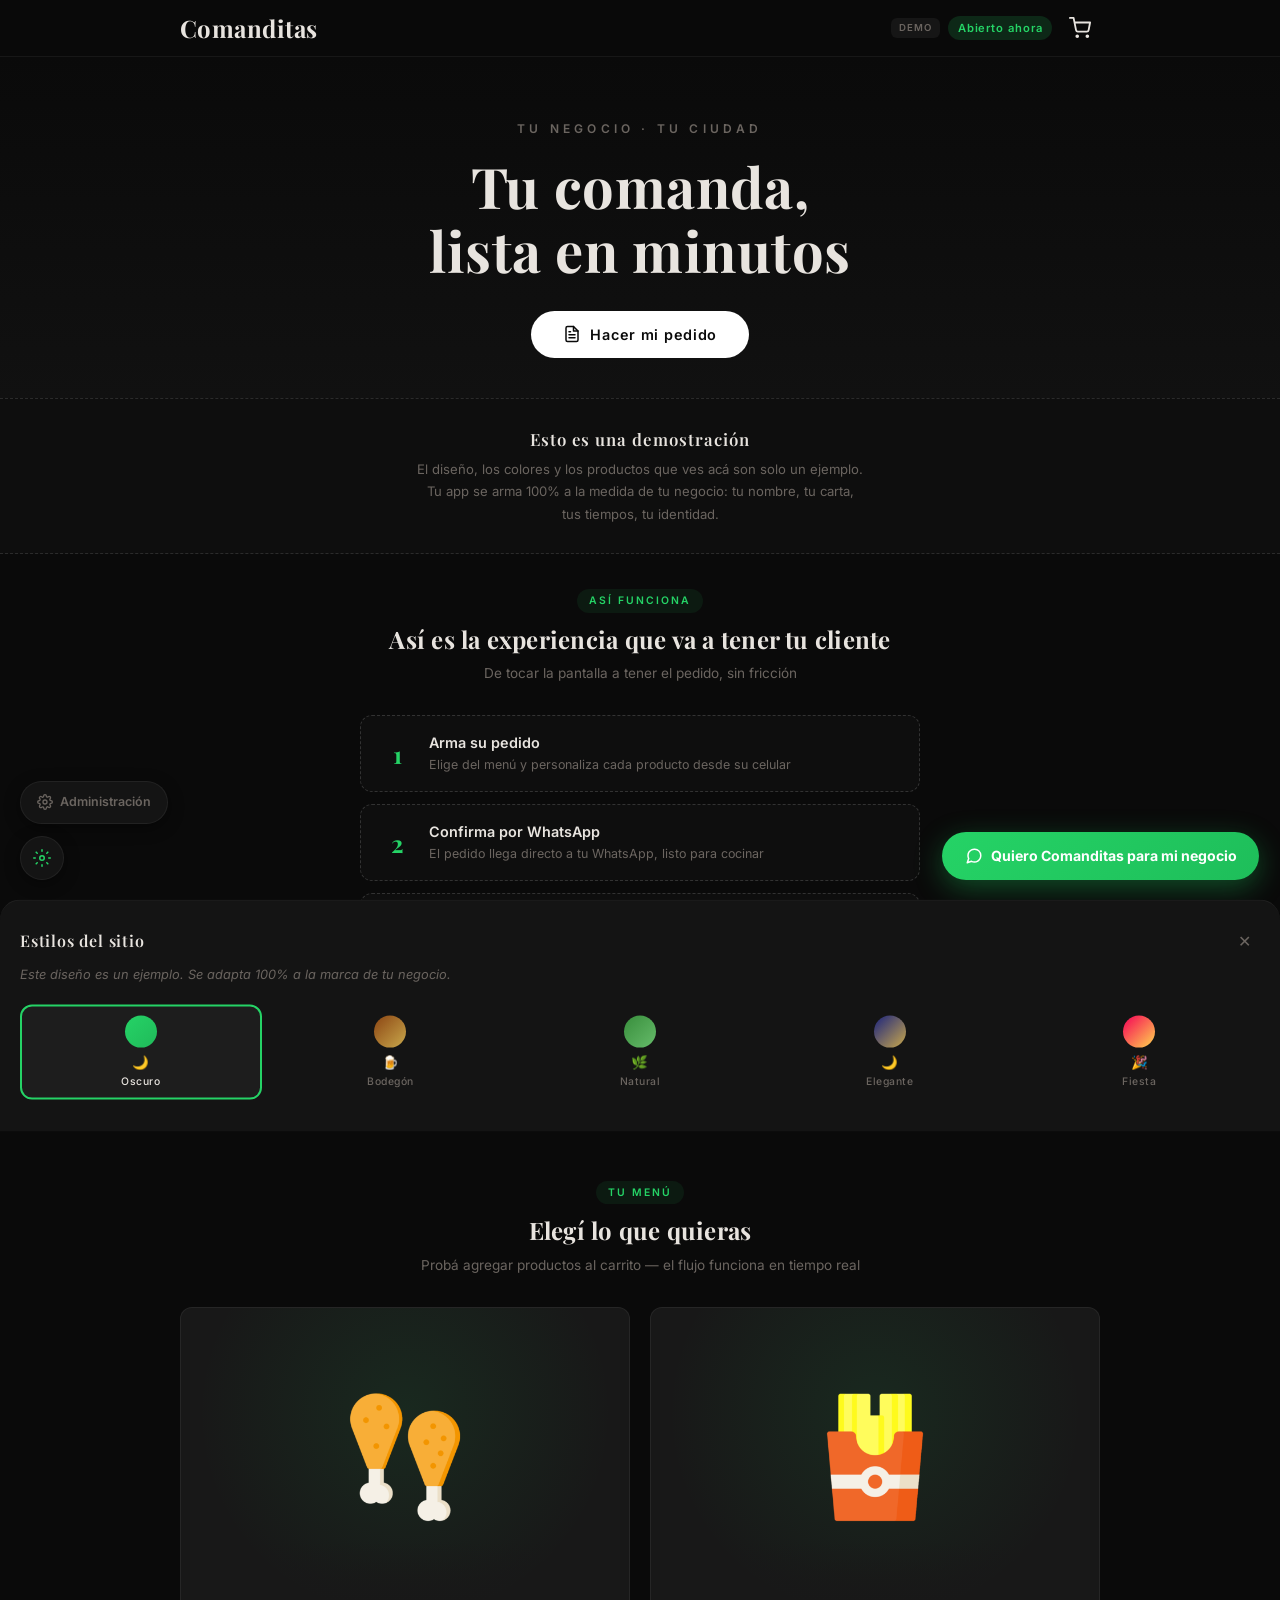
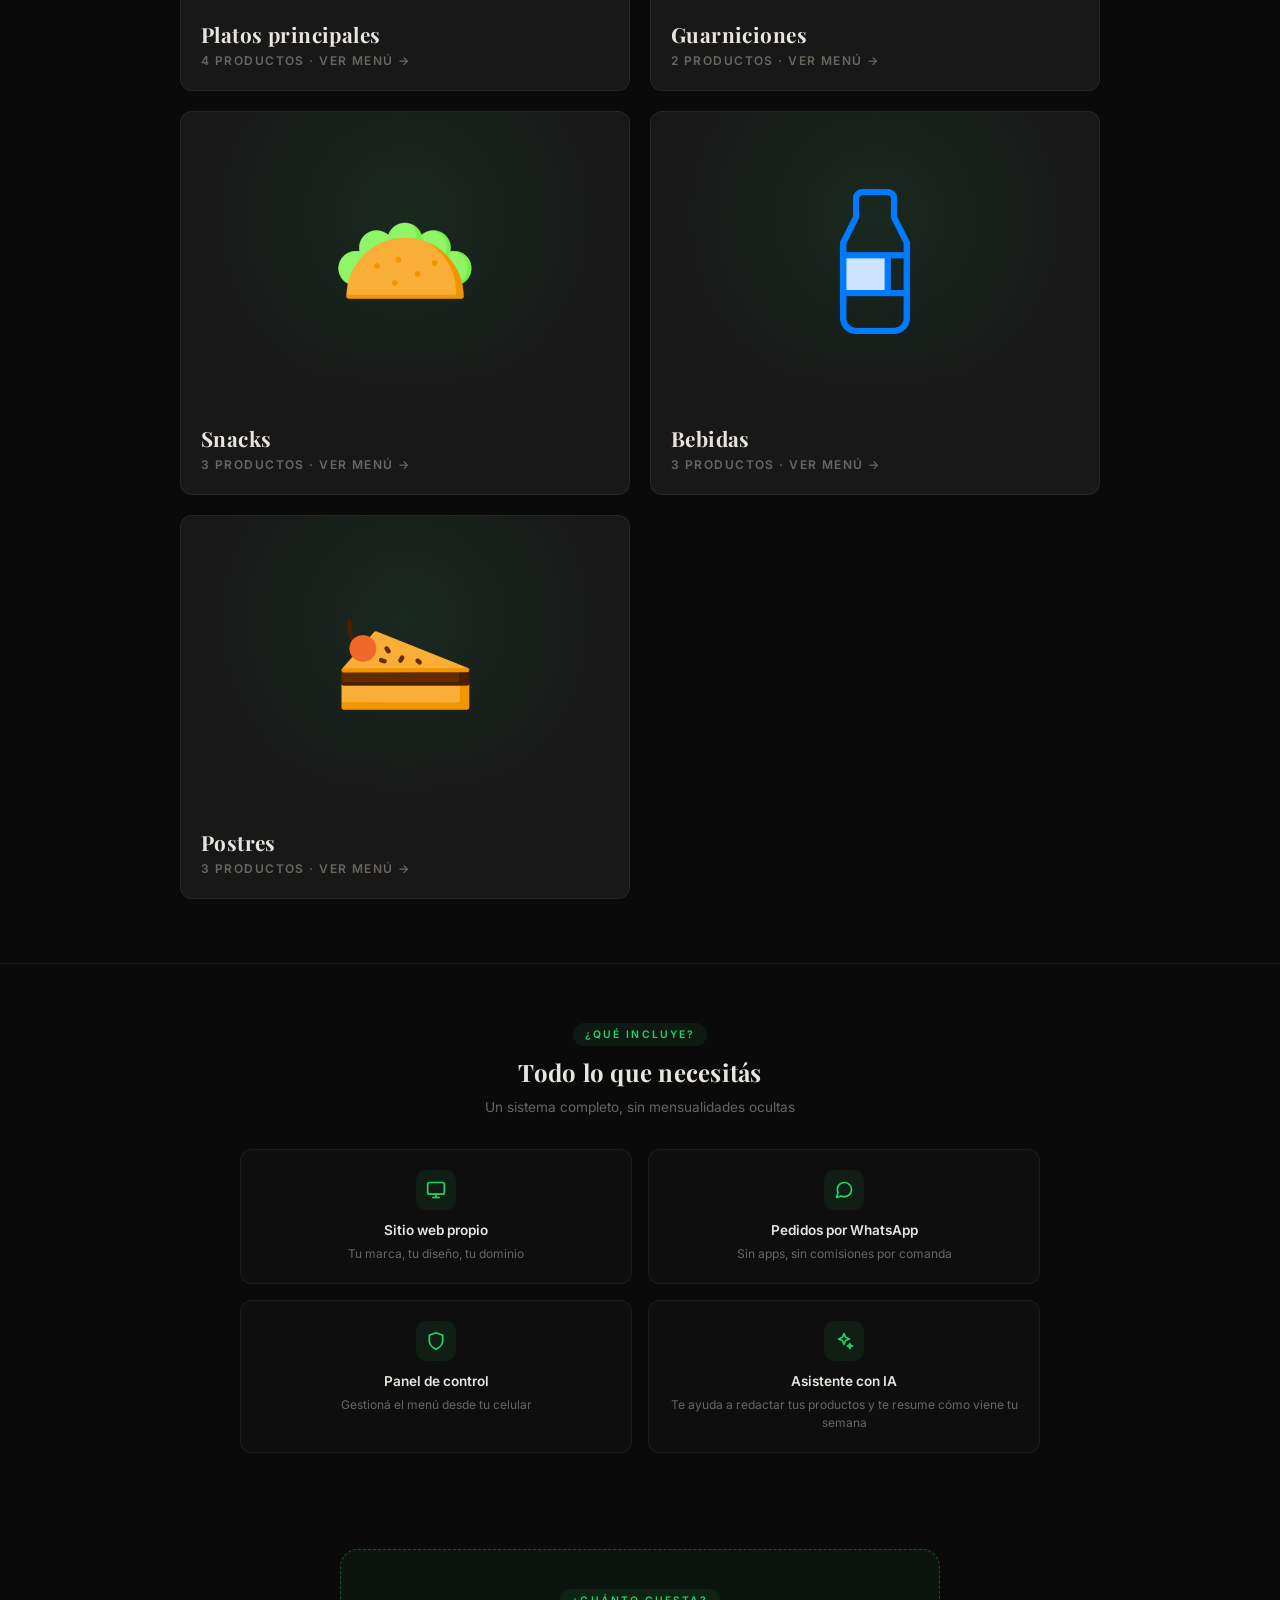
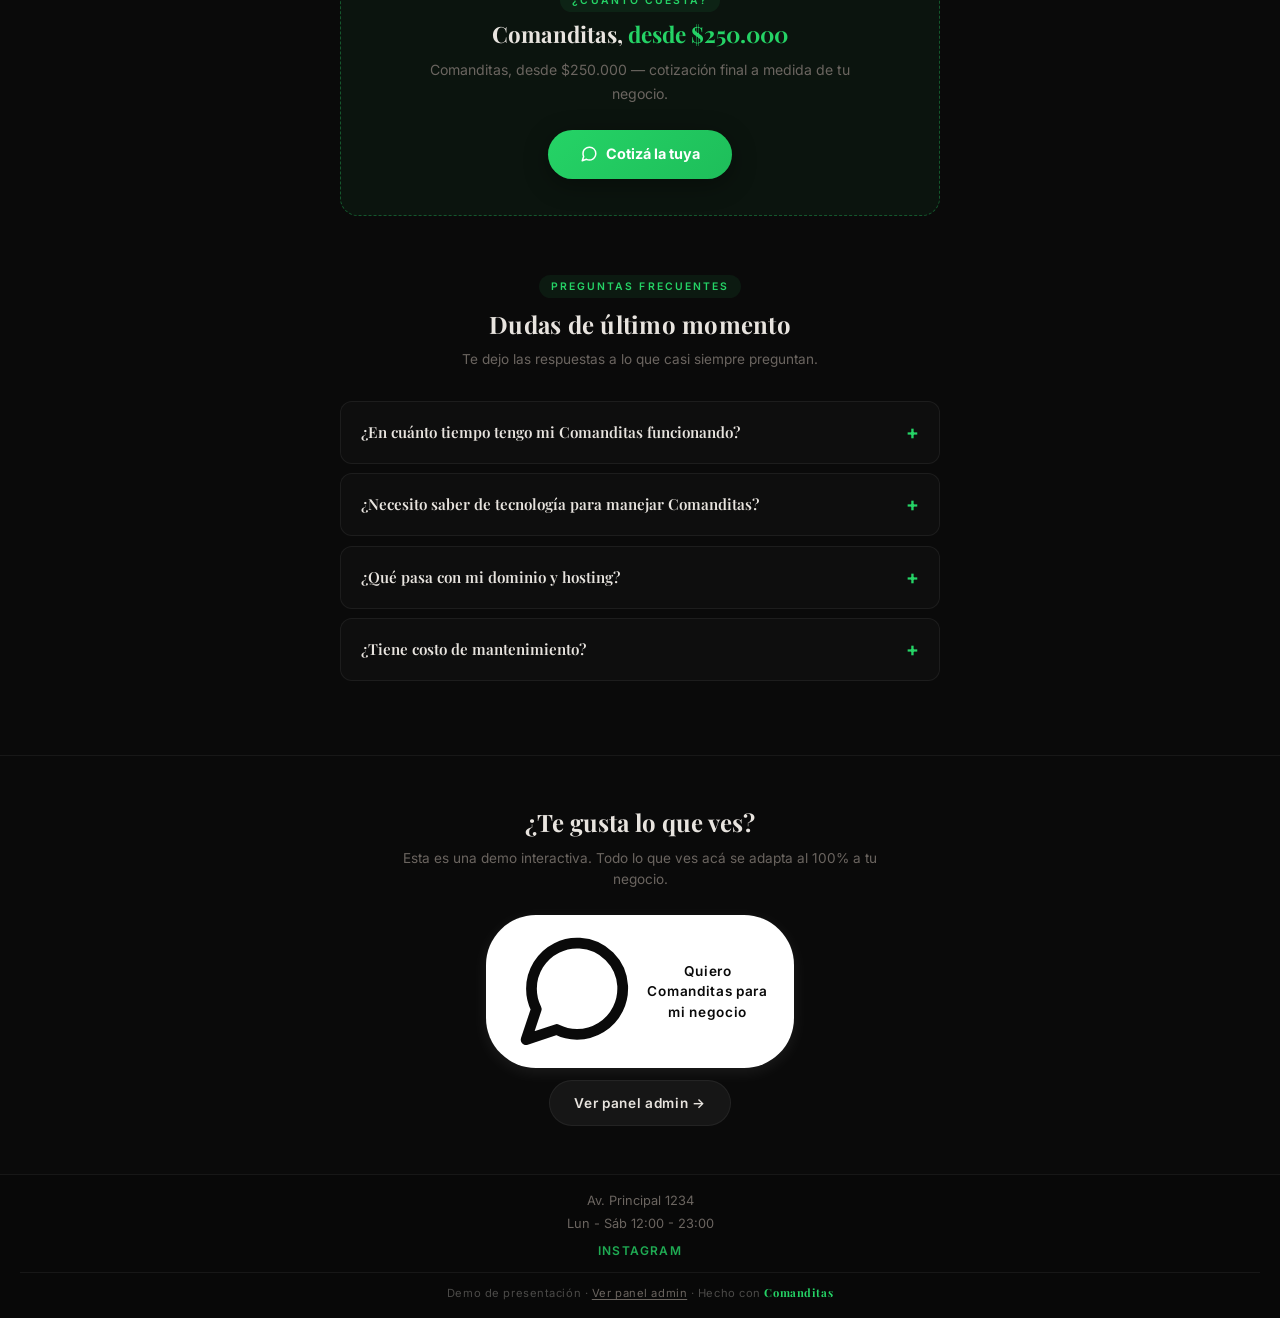
==== commit b22a0bae: "..." ====
--- a/index.html
+++ b/index.html
@@ -21,7 +21,7 @@
       <div class="header__right">
         <span class="demo-tag">Demo</span>
         <span class="hours-pill" id="hoursPill"></span>
-        <button class="cart-btn" onclick="toggleDrawer()" aria-label="Abrir carrito">
+        <button class="cart-btn" aria-label="Abrir carrito">
           <svg viewBox="0 0 24 24" fill="none" stroke="currentColor" stroke-width="2" stroke-linecap="round" stroke-linejoin="round"><circle cx="9" cy="21" r="1"/><circle cx="20" cy="21" r="1"/><path d="M1 1h4l2.68 13.39a2 2 0 002 1.61h9.72a2 2 0 002-1.61L23 6H6"/></svg>
           <span class="cart-badge" id="cartBadge">0</span>
         </button>
@@ -37,7 +37,7 @@
       <div class="hero__content">
         <p class="hero__tagline">TU NEGOCIO &middot; TU CIUDAD</p>
         <h1 class="hero__title">Tu comanda,<br/>lista en minutos</h1>
-        <button class="hero__cta" onclick="document.getElementById('menuSection').scrollIntoView({behavior:'smooth'})">
+        <button class="hero__cta">
           <svg viewBox="0 0 24 24" fill="none" stroke="currentColor" stroke-width="2" stroke-linecap="round" stroke-linejoin="round"><path d="M14 2H6a2 2 0 00-2 2v16a2 2 0 002 2h12a2 2 0 002-2V8z"/><polyline points="14 2 14 8 20 8"/><line x1="16" y1="13" x2="8" y2="13"/><line x1="16" y1="17" x2="8" y2="17"/><polyline points="10 9 9 9 8 9"/></svg>
           Hacer mi pedido
         </button>
@@ -55,55 +55,39 @@
     </section>
 
     <!-- ============================================ -->
-    <!-- QUICK DATA: Info clave del comercio          -->
-    <!-- ============================================ -->
-    <section class="quick-data">
-      <div class="quick-data__item">
-        <svg viewBox="0 0 24 24" fill="none" stroke="currentColor" stroke-width="2" stroke-linecap="round" stroke-linejoin="round"><circle cx="12" cy="12" r="10"/><polyline points="12 6 12 12 16 14"/></svg>
-        <span>20-30 min</span>
-      </div>
-      <div class="quick-data__divider"></div>
-      <div class="quick-data__item">
-        <svg viewBox="0 0 24 24" fill="none" stroke="currentColor" stroke-width="2" stroke-linecap="round" stroke-linejoin="round"><path d="M21 10c0 7-9 13-9 13s-9-6-9-13a9 9 0 0118 0z"/><circle cx="12" cy="10" r="3"/></svg>
-        <span>Envío o retiro</span>
-      </div>
-      <div class="quick-data__divider"></div>
-      <div class="quick-data__item">
-        <svg viewBox="0 0 24 24" fill="none" stroke="currentColor" stroke-width="2" stroke-linecap="round" stroke-linejoin="round"><path d="M14 2H6a2 2 0 00-2 2v16a2 2 0 002 2h12a2 2 0 002-2V8z"/><polyline points="14 2 14 8 20 8"/></svg>
-        <span>Cupones activos</span>
-      </div>
-    </section>
-
-    <!-- ============================================ -->
     <!-- HOW IT WORKS: El recorrido del cliente       -->
     <!-- ============================================ -->
     <section class="how-it-works">
-      <h2 class="section-title">Hoy se arma así</h2>
-      <p class="section-subtitle">Elegís, confirmás y lo tenés en minutos</p>
+      <div class="section-header">
+        <span class="section-label">Así funciona</span>
+        <h2 class="section-title">Así es la experiencia que va a tener tu cliente</h2>
+        <p class="section-subtitle">De tocar la pantalla a tener el pedido, sin fricción</p>
+      </div>
       <div class="steps">
         <div class="step">
           <div class="step__number">1</div>
           <div class="step__text">
-            <strong>Armás tu pedido</strong>
-            <span>Elegí lo que querés del menú</span>
+            <strong>Arma su pedido</strong>
+            <span>Elige del menú y personaliza cada producto desde su celular</span>
           </div>
         </div>
         <div class="step">
           <div class="step__number">2</div>
           <div class="step__text">
-            <strong>Confirmás por WhatsApp</strong>
-            <span>Te contactamos al instante</span>
+            <strong>Confirma por WhatsApp</strong>
+            <span>El pedido llega directo a tu WhatsApp, listo para cocinar</span>
           </div>
         </div>
         <div class="step">
           <div class="step__number">3</div>
           <div class="step__text">
-            <strong>Lo retirás o te llega</strong>
-            <span>En minutos, donde estés</span>
-          </div>
-        </div>
-      </div>
-      <button class="cta-btn" onclick="document.getElementById('menuSection').scrollIntoView({behavior:'smooth'})">
+            <strong>Lo retira o le llega</strong>
+            <span>Elige retiro en local o envío, según lo que vos ofrezcas</span>
+          </div>
+        </div>
+      </div>
+      <p class="how-it-works__note">El envío a domicilio es un servicio externo: vos elegís tu propio repartidor o una plataforma de delivery.</p>
+      <button class="cta-btn">
         Empezar pedido
       </button>
     </section>
@@ -141,7 +125,7 @@
               <svg viewBox="0 0 24 24" fill="none" stroke="currentColor" stroke-width="2" stroke-linecap="round" stroke-linejoin="round"><path d="M21 11.5a8.38 8.38 0 01-.9 3.8 8.5 8.5 0 01-7.6 4.7 8.38 8.38 0 01-3.8-.9L3 21l1.9-5.7a8.38 8.38 0 01-.9-3.8 8.5 8.5 0 014.7-7.6 8.38 8.38 0 013.8-.9h.5a8.48 8.48 0 018 8v.5z"/></svg>
             </div>
             <strong>Pedidos por WhatsApp</strong>
-            <span>Sin apps, sin intermediarios</span>
+            <span>Sin apps, sin comisiones por comanda</span>
           </div>
           <div class="feature">
             <div class="feature__icon">
@@ -152,11 +136,55 @@
           </div>
           <div class="feature">
             <div class="feature__icon">
-              <svg viewBox="0 0 24 24" fill="none" stroke="currentColor" stroke-width="2" stroke-linecap="round" stroke-linejoin="round"><circle cx="12" cy="12" r="10"/><polyline points="12 6 12 12 16 14"/></svg>
-            </div>
-            <strong>Listo en minutos</strong>
-            <span>Sin demoras, sin fricción</span>
-          </div>
+              <svg viewBox="0 0 24 24" fill="none" stroke="currentColor" stroke-width="2" stroke-linecap="round" stroke-linejoin="round"><path d="M12 3l1.9 4.6L18.5 9.5l-4.6 1.9L12 16l-1.9-4.6L5.5 9.5l4.6-1.9L12 3z"/><path d="M19 15l.9 2.1L22 18l-2.1.9L19 21l-.9-2.1L16 18l2.1-.9L19 15z"/></svg>
+            </div>
+            <strong>Asistente con IA</strong>
+            <span>Te ayuda a redactar tus productos y te resume cómo viene tu semana</span>
+          </div>
+        </div>
+      </div>
+    </section>
+
+    <!-- ============================================ -->
+    <!-- PRICING CTA: ¿Cuánto cuesta?                  -->
+    <!-- ============================================ -->
+    <section class="pricing-cta">
+      <div class="pricing-cta__inner">
+        <span class="section-label">¿Cuánto cuesta?</span>
+        <h2 class="pricing-cta__title">Comanditas, <em>desde $250.000</em></h2>
+        <p class="pricing-cta__text">Comanditas, desde $250.000 — cotización final a medida de tu negocio.</p>
+        <a class="pricing-cta__btn" data-contacto data-contacto-extra=" (Vengo del link &quot;¿Cuánto cuesta?&quot;)" href="#">
+          <svg viewBox="0 0 24 24" fill="none" stroke="currentColor" stroke-width="2" stroke-linecap="round" stroke-linejoin="round"><path d="M21 11.5a8.38 8.38 0 01-.9 3.8 8.5 8.5 0 01-7.6 4.7 8.38 8.38 0 01-3.8-.9L3 21l1.9-5.7a8.38 8.38 0 01-.9-3.8 8.5 8.5 0 014.7-7.6 8.38 8.38 0 013.8-.9h.5a8.48 8.48 0 018 8v.5z"/></svg>
+          Cotizá la tuya
+        </a>
+      </div>
+    </section>
+
+    <!-- ============================================ -->
+    <!-- FAQ: resolvemos las dudas típicas             -->
+    <!-- ============================================ -->
+    <section class="faq">
+      <div class="faq__inner">
+        <span class="section-label">Preguntas frecuentes</span>
+        <h2 class="section-title">Dudas de último momento</h2>
+        <p class="section-subtitle">Te dejo las respuestas a lo que casi siempre preguntan.</p>
+        <div class="faq__list">
+          <details class="faq-item">
+            <summary>¿En cuánto tiempo tengo mi Comanditas funcionando?</summary>
+            <p>Entre una semana y diez días, depende de cuánto tengas que preparar (fotos de tus productos, precios, carta). Lo importante: mientras tanto vos seguís atendiendo tu local, sin frenar nada.</p>
+          </details>
+          <details class="faq-item">
+            <summary>¿Necesito saber de tecnología para manejar Comanditas?</summary>
+            <p>Para nada. Si sabés usar WhatsApp, sobra. Cambiar precios, marcar productos agotados o editar tu carta se hace desde un panel re simple, desde el celular.</p>
+          </details>
+          <details class="faq-item">
+            <summary>¿Qué pasa con mi dominio y hosting?</summary>
+            <p>Me encargo de todo: te dejo Comanditas andando con tu propio link y uno bien simple para compartir en tus redes. No tenés que tocar nada de servidores ni pagar de más por servicios que no usás.</p>
+          </details>
+          <details class="faq-item">
+            <summary>¿Tiene costo de mantenimiento?</summary>
+            <p>No te voy a cobrar por mes por mantener tu Comanditas ya funcionando. Vemos juntos qué necesitás: si querés que yo me ocupe de actualizaciones, se cotiza aparte y siempre sin sorpresas.</p>
+          </details>
         </div>
       </div>
     </section>
@@ -169,26 +197,29 @@
         <h2 class="final-cta__title">¿Te gusta lo que ves?</h2>
         <p class="final-cta__text">Esta es una demo interactiva. Todo lo que ves acá se adapta al 100% a tu negocio.</p>
         <div class="final-cta__actions">
+          <a class="final-cta__btn final-cta__btn--primary" data-contacto data-contacto-extra=" (Me llegué hasta el final de la demo 👍)" href="#">
+            <svg viewBox="0 0 24 24" fill="none" stroke="currentColor" stroke-width="2" stroke-linecap="round" stroke-linejoin="round"><path d="M21 11.5a8.38 8.38 0 01-.9 3.8 8.5 8.5 0 01-7.6 4.7 8.38 8.38 0 01-3.8-.9L3 21l1.9-5.7a8.38 8.38 0 01-.9-3.8 8.5 8.5 0 014.7-7.6 8.38 8.38 0 013.8-.9h.5a8.48 8.48 0 018 8v.5z"/></svg>
+            Quiero Comanditas para mi negocio
+          </a>
           <a href="admin.html" class="final-cta__btn final-cta__btn--secondary">Ver panel admin →</a>
-          <button class="final-cta__btn final-cta__btn--primary" onclick="document.getElementById('menuSection').scrollIntoView({behavior:'smooth'})">Probar el menú</button>
         </div>
       </div>
     </section>
   </main>
 
-  <!-- STICKY CART -->
-  <div class="sticky-cart" id="stickyCart" onclick="toggleDrawer()">
-    <span class="sticky-cart__info"><strong id="stickyCount">0</strong> items</span>
-    <span class="sticky-cart__total" id="stickyTotal">$0</span>
-    <span class="sticky-cart__cta">Ver mi pedido →</span>
-  </div>
+  <!-- CONTACT CTA -->
+  <a class="contact-fab" data-contacto href="#" aria-label="Quiero Comanditas para mi negocio">
+    <svg viewBox="0 0 24 24" fill="none" stroke="currentColor" stroke-width="2" stroke-linecap="round" stroke-linejoin="round"><path d="M21 11.5a8.38 8.38 0 01-.9 3.8 8.5 8.5 0 01-7.6 4.7 8.38 8.38 0 01-3.8-.9L3 21l1.9-5.7a8.38 8.38 0 01-.9-3.8 8.5 8.5 0 014.7-7.6 8.38 8.38 0 013.8-.9h.5a8.48 8.48 0 018 8v.5z"/></svg>
+    <span>Quiero Comanditas para mi negocio</span>
+  </a>
 
   <!-- FABs -->
   <a class="admin-fab" href="admin.html" aria-label="Panel de administración" title="Panel admin (demo)">
-    <svg viewBox="0 0 24 24" fill="none" stroke="currentColor" stroke-width="2" stroke-linecap="round" stroke-linejoin="round"><rect x="3" y="3" width="7" height="7"/><rect x="14" y="3" width="7" height="7"/><rect x="3" y="14" width="7" height="7"/><rect x="14" y="14" width="7" height="7"/></svg>
+    <svg viewBox="0 0 24 24" fill="none" stroke="currentColor" stroke-width="2" stroke-linecap="round" stroke-linejoin="round"><circle cx="12" cy="12" r="3"/><path d="M19.4 15a1.65 1.65 0 00.33 1.82l.06.06a2 2 0 11-2.83 2.83l-.06-.06a1.65 1.65 0 00-1.82-.33 1.65 1.65 0 00-1 1.51V21a2 2 0 11-4 0v-.09A1.65 1.65 0 009 19.4a1.65 1.65 0 00-1.82.33l-.06.06a2 2 0 11-2.83-2.83l.06-.06a1.65 1.65 0 00.33-1.82 1.65 1.65 0 00-1.51-1H3a2 2 0 110-4h.09A1.65 1.65 0 004.6 9a1.65 1.65 0 00-.33-1.82l-.06-.06a2 2 0 112.83-2.83l.06.06a1.65 1.65 0 001.82.33H9a1.65 1.65 0 001-1.51V3a2 2 0 114 0v.09a1.65 1.65 0 001 1.51 1.65 1.65 0 001.82-.33l.06-.06a2 2 0 112.83 2.83l-.06.06a1.65 1.65 0 00-.33 1.82V9a1.65 1.65 0 001.51 1H21a2 2 0 110 4h-.09a1.65 1.65 0 00-1.51 1z"/></svg>
+    <span>Administración</span>
   </a>
 
-  <div class="theme-fab" onclick="togglePanelTemas()" aria-label="Cambiar estilo del sitio" role="button" tabindex="0" onkeydown="if(event.key==='Enter')togglePanelTemas()">
+  <div class="theme-fab" aria-label="Cambiar estilo del sitio" role="button" tabindex="0">
     <svg viewBox="0 0 24 24" fill="none" stroke="currentColor" stroke-width="2" stroke-linecap="round" stroke-linejoin="round"><circle cx="12" cy="12" r="3"/><path d="M12 1v2M12 21v2M4.22 4.22l1.42 1.42M18.36 18.36l1.42 1.42M1 12h2M21 12h2M4.22 19.78l1.42-1.42M18.36 5.64l1.42-1.42"/></svg>
   </div>
 
@@ -213,11 +244,11 @@
   </div>
 
   <!-- DRAWER -->
-  <div id="overlay" class="overlay" onclick="toggleDrawer()"></div>
+  <div id="overlay" class="overlay"></div>
   <aside class="drawer" id="drawer" role="dialog" aria-label="Carrito de compras" aria-modal="true">
     <div class="drawer__header">
       <span class="drawer__title">Tu pedido</span>
-      <button class="drawer__close" onclick="toggleDrawer()" aria-label="Cerrar carrito">&#10005;</button>
+      <button class="drawer__close" aria-label="Cerrar carrito">&#10005;</button>
     </div>
     <div class="drawer__items" id="drawerItems">
       <div class="drawer-empty">Tu carrito está vacío</div>
@@ -228,7 +259,7 @@
         <span>Total</span>
         <span id="drawerTotal">$0</span>
       </div>
-      <button class="drawer__btn" onclick="handleCheckout()">Confirmar pedido</button>
+      <button class="drawer__btn">Confirmar pedido</button>
     </div>
   </aside>
 
--- a/index.css
+++ b/index.css
@@ -81,25 +81,6 @@
 }
 
 /* ============================================ */
-/* QUICK DATA                                   */
-/* ============================================ */
-.quick-data {
-  display: flex; align-items: center; justify-content: center;
-  gap: 0; padding: 1.5rem 1.25rem;
-  max-width: 600px; margin: 0 auto;
-}
-.quick-data__item {
-  display: flex; align-items: center; gap: 0.5rem;
-  padding: 0 1.25rem;
-  font-size: 0.8rem; color: var(--muted); font-weight: 500;
-}
-.quick-data__item svg { width: 16px; height: 16px; stroke: var(--muted); flex-shrink: 0; }
-.quick-data__divider {
-  width: 1px; height: 24px;
-  border-left: 1px dashed rgba(255,255,255,0.15);
-}
-
-/* ============================================ */
 /* HOW IT WORKS                                 */
 /* ============================================ */
 .how-it-works {
@@ -153,6 +134,10 @@
   transition: transform 0.2s, box-shadow 0.2s;
 }
 .cta-btn:hover { transform: translateY(-2px); box-shadow: 0 8px 24px rgba(255,255,255,0.12); }
+.how-it-works__note {
+  font-size: 0.72rem; color: var(--muted); line-height: 1.6;
+  max-width: 380px; margin: 0 auto 1.5rem; font-style: italic;
+}
 
 /* ============================================ */
 /* SECTION (menu)                               */
@@ -176,10 +161,10 @@
   transition: transform 0.3s cubic-bezier(0.2, 0.8, 0.3, 1), box-shadow 0.3s;
 }
 .card:hover { transform: translateY(-4px); box-shadow: 0 16px 48px rgba(0,0,0,0.6); }
-.card__thumb { position: relative; width: 100%; aspect-ratio: 3/2; overflow: hidden; }
-.card__thumb img { width: 100%; height: 100%; object-fit: cover; filter: brightness(0.55) saturate(0.9); transition: transform 0.4s ease, filter 0.4s; }
-.card:hover .card__thumb img { transform: scale(1.06); filter: brightness(0.4) saturate(1.1); }
-.card__thumb::after { content: ''; position: absolute; inset: 0; background: linear-gradient(to bottom, transparent 40%, var(--card-bg) 100%); }
+.card__thumb { position: relative; width: 100%; aspect-ratio: 3/2; overflow: hidden; display: flex; align-items: center; justify-content: center; background: radial-gradient(circle at 50% 35%, rgba(37,211,102,0.09), transparent 70%); }
+.card__thumb img { width: 62%; height: 62%; object-fit: contain; padding: 1.25rem; transition: transform 0.4s ease; }
+.card:hover .card__thumb img { transform: scale(1.06); }
+.card__thumb::after { content: ''; position: absolute; inset: 0; background: linear-gradient(to bottom, transparent 78%, var(--card-bg) 100%); pointer-events: none; }
 .card__bar { position: absolute; left: 0; top: 10%; bottom: 10%; width: 3px; background: var(--accent); border-radius: 0 2px 2px 0; transform: scaleY(0); transform-origin: bottom; transition: transform 0.3s ease; z-index: 2; }
 .card:hover .card__bar { transform: scaleY(1); }
 .card__body { padding: 1rem 1.25rem 1.25rem; flex-shrink: 0; }
@@ -259,14 +244,65 @@
 .final-cta__btn--secondary:hover { border-color: rgba(255,255,255,0.15); box-shadow: 0 4px 16px rgba(0,0,0,0.3); }
 
 /* ============================================ */
-/* STICKY CART                                  */
-/* ============================================ */
-.sticky-cart { position: fixed; bottom: 0; left: 0; right: 0; z-index: 150; background: var(--surface); border-top: 1px solid var(--border); padding: 0.75rem 1.25rem; display: flex; align-items: center; justify-content: space-between; gap: 1rem; transform: translateY(100%); transition: transform 0.3s cubic-bezier(0.2, 0.8, 0.3, 1); cursor: pointer; box-shadow: 0 -4px 20px rgba(0,0,0,0.4); }
-.sticky-cart.visible { transform: translateY(0); }
-.sticky-cart__info { font-size: 0.85rem; color: var(--muted); }
-.sticky-cart__info strong { color: var(--text); font-weight: 600; }
-.sticky-cart__total { font-family: var(--font-d); font-size: 1.1rem; font-weight: 700; color: var(--text); }
-.sticky-cart__cta { font-size: 0.8rem; font-weight: 600; letter-spacing: 0.1em; text-transform: uppercase; color: var(--accent); }
+/* PRICING CTA (¿Cuánto cuesta?)                */
+/* ============================================ */
+.pricing-cta {
+  max-width: 640px; margin: 0 auto; padding: 2.5rem 1.25rem;
+  text-align: center;
+}
+.pricing-cta__inner {
+  background: rgba(37,211,102,0.05);
+  border: 1px dashed rgba(37,211,102,0.35);
+  border-radius: 18px;
+  padding: 2.25rem 1.5rem;
+}
+.pricing-cta__title {
+  font-family: var(--font-d); font-size: 1.4rem; font-weight: 700;
+  margin-bottom: 0.6rem; line-height: 1.25;
+}
+.pricing-cta__title em { color: var(--accent); font-style: normal; white-space: nowrap; }
+.pricing-cta__text {
+  font-size: 0.88rem; color: var(--muted); margin-bottom: 1.5rem; line-height: 1.7;
+  max-width: 420px; margin-left: auto; margin-right: auto;
+}
+.pricing-cta__btn {
+  display: inline-flex; align-items: center; gap: 0.5rem;
+  padding: 0.85rem 2rem;
+  background: linear-gradient(135deg, #25D366, #1EBE5A);
+  color: #fff; font-family: var(--font-b); font-size: 0.9rem; font-weight: 700;
+  border-radius: 50px; box-shadow: 0 6px 24px rgba(0,0,0,0.35);
+  transition: transform 0.2s, box-shadow 0.2s;
+}
+.pricing-cta__btn:hover { transform: translateY(-2px); box-shadow: 0 10px 30px rgba(0,0,0,0.45); }
+.pricing-cta__btn svg { width: 18px; height: 18px; stroke: #fff; }
+
+/* ============================================ */
+/* FAQ                                          */
+/* ============================================ */
+.faq { max-width: 640px; margin: 0 auto; padding: 1rem 1.25rem 4rem; text-align: center; }
+.faq__list { text-align: left; margin-top: 0.5rem; }
+.faq-item {
+  background: rgba(255,255,255,0.02);
+  border: 1px solid var(--border); border-radius: 12px;
+  margin-bottom: 0.6rem; overflow: hidden;
+}
+.faq-item summary {
+  list-style: none; cursor: pointer;
+  display: flex; align-items: center; justify-content: space-between; gap: 1rem;
+  padding: 1rem 1.25rem;
+  font-family: var(--font-d); font-size: 0.95rem; font-weight: 600;
+  color: var(--text);
+}
+.faq-item summary::-webkit-details-marker { display: none; }
+.faq-item summary::after {
+  content: '+'; font-family: var(--font-b); font-weight: 700; font-size: 1.2rem;
+  color: var(--accent); transition: transform 0.2s; flex-shrink: 0;
+}
+.faq-item[open] summary::after { transform: rotate(45deg); }
+.faq-item p {
+  font-size: 0.85rem; color: var(--muted); line-height: 1.7;
+  padding: 0 1.25rem 1.1rem;
+}
 
 /* ============================================ */
 /* OVERLAY + DRAWER                             */
@@ -306,12 +342,38 @@
 /* ============================================ */
 /* FABs                                         */
 /* ============================================ */
+/* Grupo de utilidades (tema + admin) abajo-izquierda, apilados */
 .theme-fab { position: fixed; bottom: 1.25rem; left: 1.25rem; width: 44px; height: 44px; background: var(--surface); border: 1px solid var(--border); border-radius: 50%; display: flex; align-items: center; justify-content: center; z-index: 100; cursor: pointer; transition: transform 0.2s, border-color 0.3s, background 0.3s; box-shadow: 0 4px 16px rgba(0,0,0,0.4); }
 .theme-fab:hover { transform: scale(1.1); border-color: var(--accent); }
 .theme-fab svg { width: 18px; height: 18px; stroke: var(--accent); }
-.admin-fab { position: fixed; bottom: 1.25rem; left: calc(1.25rem + 56px); width: 44px; height: 44px; background: var(--surface); border: 1px solid var(--border); border-radius: 50%; display: flex; align-items: center; justify-content: center; z-index: 100; cursor: pointer; transition: transform 0.2s, border-color 0.3s; box-shadow: 0 4px 16px rgba(0,0,0,0.4); }
-.admin-fab:hover { transform: scale(1.1); border-color: var(--muted); }
-.admin-fab svg { width: 18px; height: 18px; stroke: var(--muted); }
+.admin-fab {
+  position: fixed; bottom: calc(1.25rem + 56px); left: 1.25rem; z-index: 100;
+  display: inline-flex; align-items: center; gap: 0.45rem;
+  padding: 0.7rem 1rem;
+  background: var(--surface); border: 1px solid var(--border);
+  font-family: var(--font-b); font-size: 0.78rem; font-weight: 600;
+  color: var(--muted); border-radius: 50px; cursor: pointer; text-decoration: none;
+  box-shadow: 0 4px 16px rgba(0,0,0,0.4);
+  transition: transform 0.2s, border-color 0.3s, color 0.3s;
+}
+.admin-fab:hover { transform: translateY(-2px); border-color: var(--accent); color: var(--text); }
+.admin-fab svg { width: 16px; height: 16px; stroke: currentColor; flex-shrink: 0; }
+
+/* ============================================ */
+/* CONTACT FAB (CTA a WhatsApp del dev)         */
+/* ============================================ */
+.contact-fab {
+  position: fixed; right: 1.25rem; bottom: 1.25rem; z-index: 160;
+  display: inline-flex; align-items: center; gap: 0.55rem;
+  padding: 0.85rem 1.4rem;
+  background: linear-gradient(135deg, #25D366, #1EBE5A);
+  color: #fff; font-family: var(--font-b); font-size: 0.88rem; font-weight: 700;
+  border-radius: 50px; box-shadow: 0 8px 28px rgba(37,211,102,0.35), 0 6px 24px rgba(0,0,0,0.45);
+  transition: transform 0.2s, box-shadow 0.2s;
+}
+.contact-fab:hover { transform: translateY(-2px); box-shadow: 0 12px 34px rgba(37,211,102,0.45), 0 10px 30px rgba(0,0,0,0.55); }
+.contact-fab svg { width: 18px; height: 18px; stroke: #fff; flex-shrink: 0; }
+.contact-fab span { white-space: nowrap; }
 
 /* ============================================ */
 /* CLOSED NOTICE                                */
@@ -375,12 +437,14 @@
   .grid { grid-template-columns: 1fr; gap: 1rem; }
   .hero { padding: 3rem 1rem 2rem; }
   .section { padding: 1.5rem 1rem 3rem; }
-  .quick-data { flex-wrap: wrap; gap: 0.5rem; }
-  .quick-data__divider { display: none; }
-  .quick-data__item { padding: 0.4rem 0.75rem; background: rgba(255,255,255,0.03); border-radius: 20px; border: 1px dashed rgba(255,255,255,0.1); }
   .features__grid { grid-template-columns: 1fr; }
-  .theme-fab { bottom: 5rem; }
-  .admin-fab { bottom: 5rem; left: calc(1.25rem + 56px); }
+  .contact-fab {
+    left: 50%; right: auto; transform: translateX(-50%);
+    bottom: 1rem; justify-content: center;
+  }
+  .contact-fab:hover { transform: translateX(-50%) translateY(-2px); }
+  .theme-fab { bottom: 4.5rem; }
+  .admin-fab { bottom: calc(4.5rem + 56px); }
   .demo-notice { padding: 1.25rem 1.25rem; }
   .demo-notice__title { font-size: 0.95rem; }
 }
